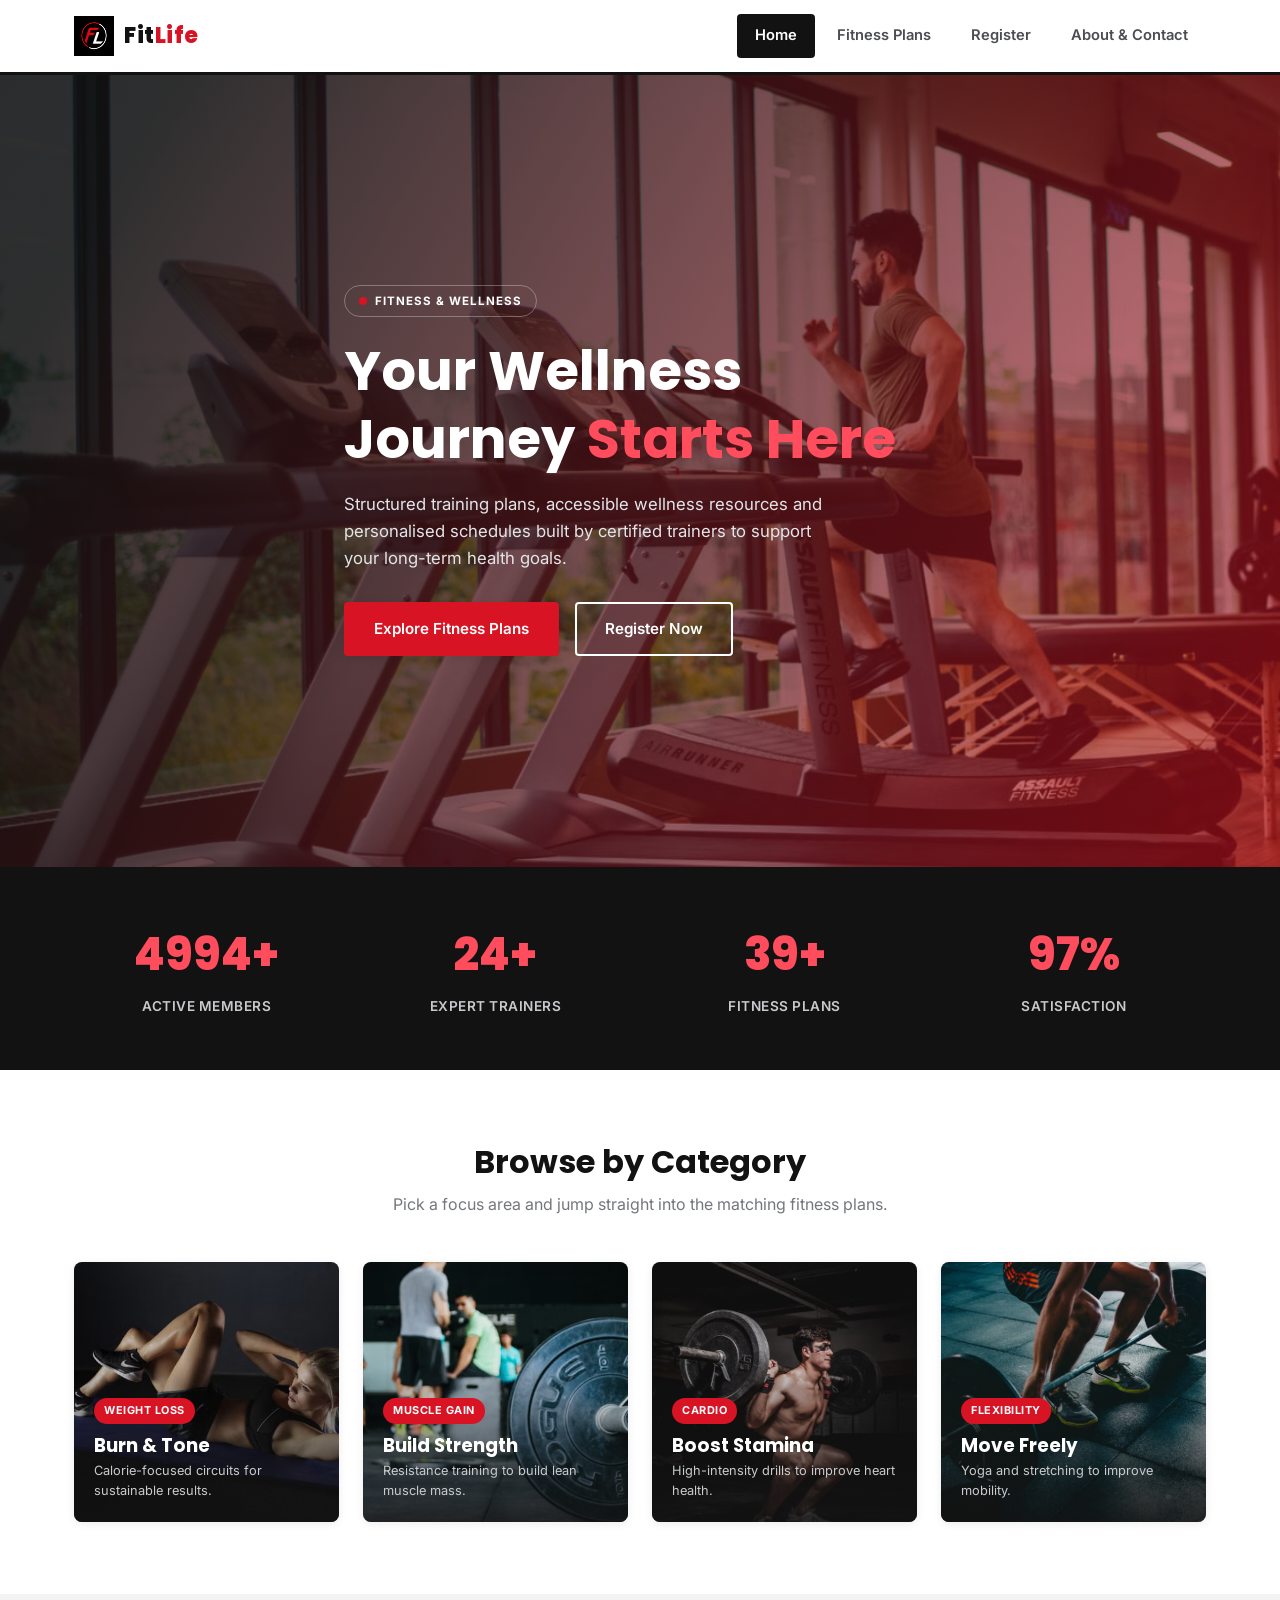
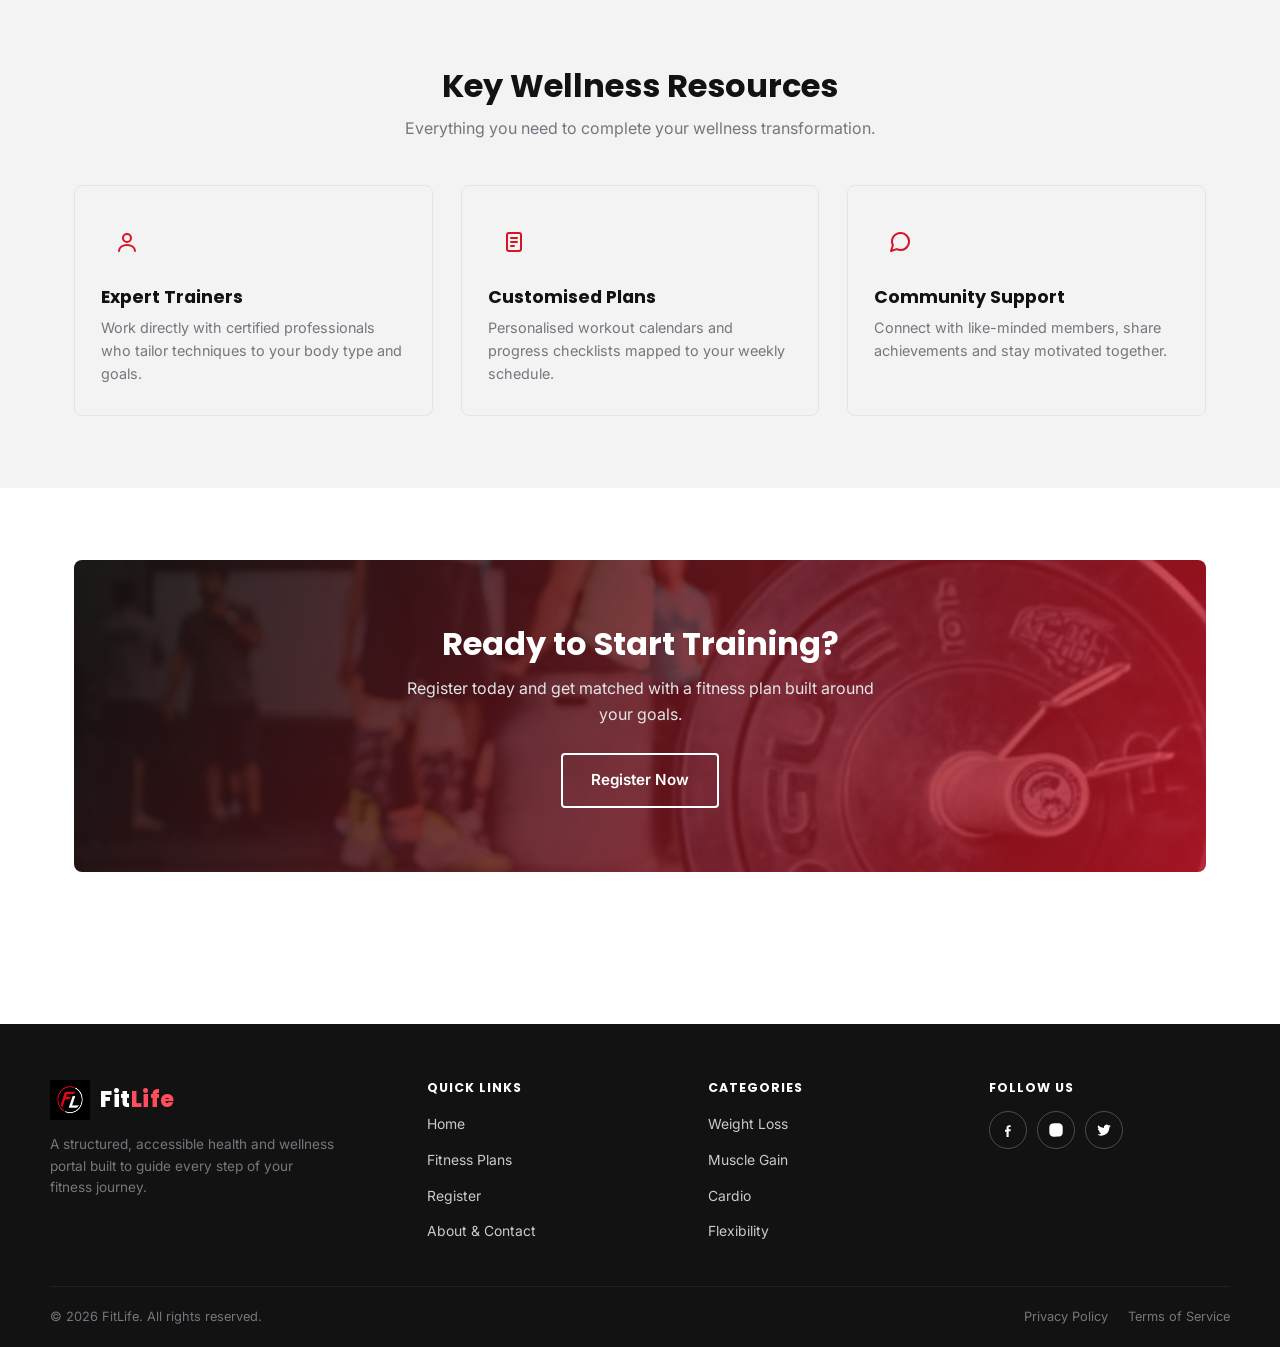
==== index.html @ 2f53031e "First commit - frontend website" ====
<!DOCTYPE html>
<html lang="en">
<head>
  <meta charset="UTF-8">
  <meta name="viewport" content="width=device-width, initial-scale=1.0">
  <title>FitLife | Home</title>
  <meta name="description" content="FitLife - fitness plans, expert trainers and wellness resources to help you reach your goals.">
  <link rel="preconnect" href="https://fonts.googleapis.com">
  <link href="https://fonts.googleapis.com/css2?family=Poppins:wght@600;700;800&family=Inter:wght@400;500;600;700&display=swap" rel="stylesheet">
  <link rel="stylesheet" href="css/style.css">
  <link rel="stylesheet" href="css/home.css">
</head>
<body>
  <a class="skip-link" href="#main">Skip to main content</a>

  <!-- Header -->
  <header class="site-header">
    <div class="container header-inner">
      <a href="index.html" class="logo" aria-label="FitLife home">
        <img src="images/logo.png" alt="FitLife Logo" class="logo-icon">
        <span class="logo-text">Fit<span class="accent">Life</span></span>
      </a>
      <nav class="main-nav" id="mainNav" aria-label="Primary">
        <a href="index.html" class="nav-link">Home</a>
        <a href="plans.html" class="nav-link">Fitness Plans</a>
        <a href="register.html" class="nav-link">Register</a>
        <a href="about.html" class="nav-link">About &amp; Contact</a>
      </nav>
      <button class="nav-toggle" id="navToggle" aria-label="Toggle navigation menu" aria-expanded="false" aria-controls="mainNav">
        <span></span><span></span><span></span>
      </button>
    </div>
  </header>

  <main id="main">
    <!-- Hero -->
    <section class="hero">
      <div class="container hero-content">
        <span class="eyebrow"><span class="dot"></span> Fitness &amp; Wellness</span>
        <h1>Your Wellness Journey <span class="accent">Starts Here</span></h1>
        <p>Structured training plans, accessible wellness resources and personalised schedules built by certified trainers to support your long-term health goals.</p>
        <div class="hero-actions">
          <a href="plans.html" class="btn btn-primary">Explore Fitness Plans</a>
          <a href="register.html" class="btn btn-outline">Register Now</a>
        </div>
      </div>
    </section>

    <!-- Stats / Animated Counters -->
    <section class="stats" aria-label="FitLife statistics">
      <div class="container stats-grid">
        <div class="stat">
          <p class="stat-number"><span data-counter="5000" data-suffix="+">0</span></p>
          <p class="stat-label">Active Members</p>
        </div>
        <div class="stat">
          <p class="stat-number"><span data-counter="25" data-suffix="+">0</span></p>
          <p class="stat-label">Expert Trainers</p>
        </div>
        <div class="stat">
          <p class="stat-number"><span data-counter="40" data-suffix="+">0</span></p>
          <p class="stat-label">Fitness Plans</p>
        </div>
        <div class="stat">
          <p class="stat-number"><span data-counter="98" data-suffix="%">0</span></p>
          <p class="stat-label">Satisfaction</p>
        </div>
      </div>
    </section>

    <!-- Categories -->
    <section class="section">
      <div class="container">
        <div class="section-head">
          <h2>Browse by Category</h2>
          <p>Pick a focus area and jump straight into the matching fitness plans.</p>
        </div>
        <div class="category-grid">
          <a class="category-card" href="plans.html?category=weight-loss">
            <img src="images/weight-loss.jpg" alt="Dumbbells lined up on a gym rack for weight loss training">
            <span class="category-overlay">
              <span class="category-tag">Weight Loss</span>
              <h3>Burn &amp; Tone</h3>
              <p>Calorie-focused circuits for sustainable results.</p>
            </span>
          </a>
          <a class="category-card" href="plans.html?category=muscle-gain">
            <img src="images/muscle-gain.jpg" alt="Person performing a strength training push-up outdoors">
            <span class="category-overlay">
              <span class="category-tag">Muscle Gain</span>
              <h3>Build Strength</h3>
              <p>Resistance training to build lean muscle mass.</p>
            </span>
          </a>
          <a class="category-card" href="plans.html?category=cardio">
            <img src="images/cardio.jpg" alt="Athlete mid-motion during a high intensity cardio session">
            <span class="category-overlay">
              <span class="category-tag">Cardio</span>
              <h3>Boost Stamina</h3>
              <p>High-intensity drills to improve heart health.</p>
            </span>
          </a>
          <a class="category-card" href="plans.html?category=flexibility">
            <img src="images/flexibility.jpg" alt="Woman holding a yoga stretch pose for flexibility training">
            <span class="category-overlay">
              <span class="category-tag">Flexibility</span>
              <h3>Move Freely</h3>
              <p>Yoga and stretching to improve mobility.</p>
            </span>
          </a>
        </div>
      </div>
    </section>

    <!-- Features -->
    <section class="section section-tinted">
      <div class="container">
        <div class="section-head">
          <h2>Key Wellness Resources</h2>
          <p>Everything you need to complete your wellness transformation.</p>
        </div>
        <div class="features-grid">
          <div class="feature-card">
            <span class="feature-icon" aria-hidden="true">
              <svg viewBox="0 0 24 24" fill="none" stroke-width="2" stroke-linecap="round" stroke-linejoin="round"><circle cx="12" cy="8" r="4"/><path d="M4 21c0-4 4-6 8-6s8 2 8 6"/></svg>
            </span>
            <h3>Expert Trainers</h3>
            <p>Work directly with certified professionals who tailor techniques to your body type and goals.</p>
          </div>
          <div class="feature-card">
            <span class="feature-icon" aria-hidden="true">
              <svg viewBox="0 0 24 24" fill="none" stroke-width="2" stroke-linecap="round" stroke-linejoin="round"><rect x="5" y="3" width="14" height="18" rx="2"/><path d="M9 8h6M9 12h6M9 16h3"/></svg>
            </span>
            <h3>Customised Plans</h3>
            <p>Personalised workout calendars and progress checklists mapped to your weekly schedule.</p>
          </div>
          <div class="feature-card">
            <span class="feature-icon" aria-hidden="true">
              <svg viewBox="0 0 24 24" fill="none" stroke-width="2" stroke-linecap="round" stroke-linejoin="round"><path d="M21 11.5a8.4 8.4 0 0 1-.9 3.8 8.5 8.5 0 0 1-7.6 4.7 8.4 8.4 0 0 1-3.8-.9L3 21l1.9-5.7a8.4 8.4 0 0 1-.9-3.8 8.5 8.5 0 0 1 4.7-7.6 8.4 8.4 0 0 1 3.8-.9h.5a8.48 8.48 0 0 1 8 8v.5z"/></svg>
            </span>
            <h3>Community Support</h3>
            <p>Connect with like-minded members, share achievements and stay motivated together.</p>
          </div>
        </div>
      </div>
    </section>

    <!-- CTA Banner -->
    <section class="section">
      <div class="container">
        <div class="cta-banner">
          <h2>Ready to Start Training?</h2>
          <p>Register today and get matched with a fitness plan built around your goals.</p>
          <a href="register.html" class="btn btn-outline">Register Now</a>
        </div>
      </div>
    </section>
  </main>

  <!-- Footer -->
  <footer class="site-footer">
    <div class="container footer-grid">
      <div class="footer-brand">
        <a href="index.html" class="logo" aria-label="FitLife home">
          <img src="images/logo.png" alt="FitLife Logo" class="logo-icon">
          <span class="logo-text">Fit<span class="accent">Life</span></span>
        </a>
        <p class="footer-about">A structured, accessible health and wellness portal built to guide every step of your fitness journey.</p>
      </div>
      <div>
        <h3 class="footer-heading">Quick Links</h3>
        <ul class="footer-links">
          <li><a href="index.html">Home</a></li>
          <li><a href="plans.html">Fitness Plans</a></li>
          <li><a href="register.html">Register</a></li>
          <li><a href="about.html">About &amp; Contact</a></li>
        </ul>
      </div>
      <div>
        <h3 class="footer-heading">Categories</h3>
        <ul class="footer-links">
          <li><a href="plans.html?category=weight-loss">Weight Loss</a></li>
          <li><a href="plans.html?category=muscle-gain">Muscle Gain</a></li>
          <li><a href="plans.html?category=cardio">Cardio</a></li>
          <li><a href="plans.html?category=flexibility">Flexibility</a></li>
        </ul>
      </div>
      <div>
        <h3 class="footer-heading">Follow Us</h3>
        <div class="footer-social">
          <a href="https://web.facebook.com" target="_blank" rel="noopener noreferrer" aria-label="FitLife on Facebook"><svg viewBox="0 0 24 24"><path d="M13 22v-8h2.7l.4-3H13V9c0-.9.2-1.5 1.6-1.5H16V5c-.3 0-1.2-.1-2.3-.1-2.3 0-3.9 1.4-3.9 4v2.6H7.5v3H9.8v8h3.2z"/></svg></a>
          <a href="https://www.instagram.com/?variant=following" target="_blank" rel="noopener noreferrer" aria-label="FitLife on Instagram"><svg viewBox="0 0 24 24"><path d="M12 8.3a3.7 3.7 0 1 0 0 7.4 3.7 3.7 0 0 0 0-7.4zM12 2c-2.7 0-3.1 0-4.1.1-1.1 0-1.8.2-2.4.5-.7.3-1.2.6-1.8 1.2C3.1 4.4 2.8 4.9 2.5 5.6c-.3.6-.4 1.3-.5 2.4C2 9 2 9.4 2 12s0 3.1.1 4.1c.1 1.1.2 1.8.5 2.4.3.7.6 1.2 1.2 1.8.6.6 1.1.9 1.8 1.2.6.3 1.3.4 2.4.5C8.9 22 9.3 22 12 22s3.1 0 4.1-.1c1.1 0 1.8-.2 2.4-.5.7-.3 1.2-.6 1.8-1.2.6-.6.9-1.1 1.2-1.8.3-.6.4-1.3.5-2.4.1-1 .1-1.4.1-4.1s0-3.1-.1-4.1c0-1.1-.2-1.8-.5-2.4-.3-.7-.6-1.2-1.2-1.8C19.6 3.1 19.1 2.8 18.4 2.5c-.6-.3-1.3-.4-2.4-.5C15 2 14.6 2 12 2z"/></svg></a>
          <a href="https://x.com/" target="_blank" rel="noopener noreferrer" aria-label="FitLife on Twitter"><svg viewBox="0 0 24 24"><path d="M22 5.9c-.7.3-1.5.6-2.3.7.8-.5 1.5-1.3 1.8-2.3-.8.5-1.7.8-2.6 1a4.1 4.1 0 0 0-7 3.7A11.6 11.6 0 0 1 3.4 4.7a4 4 0 0 0 1.3 5.5c-.7 0-1.3-.2-1.9-.5v.1c0 2 1.4 3.6 3.3 4a4.2 4.2 0 0 1-1.9.1c.5 1.6 2 2.8 3.8 2.9A8.3 8.3 0 0 1 2 18.6a11.6 11.6 0 0 0 6.3 1.9c7.5 0 11.7-6.3 11.7-11.7v-.5c.8-.6 1.5-1.3 2-2.4z"/></svg></a>
        </div>
      </div>
    </div>
    <div class="container footer-bottom">
      <p>&copy; 2026 FitLife. All rights reserved.</p>
      <div class="footer-legal">
        <a href="#">Privacy Policy</a>
        <a href="#">Terms of Service</a>
      </div>
    </div>
  </footer>

  <script src="js/main.js"></script>
</body>
</html>
---- css/style.css ----
/* 1. Design tokens */
:root {
  --red: #d81324;
  --red-dark: #a10d1b;
  --red-light: #ff4d5e;
  --black: #121212;
  --gray-900: #1f2023;
  --gray-700: #4b4d52;
  --gray-500: #74777d;
  --gray-300: #c8cacd;
  --gray-200: #e4e5e7;
  --gray-100: #f3f3f4;
  --white: #ffffff;

  --font-heading: 'Poppins', 'Segoe UI', Arial, sans-serif;
  --font-body: 'Inter', 'Segoe UI', Arial, sans-serif;

  --radius: 8px;
  --radius-sm: 4px;
  --shadow: 0 10px 30px rgba(18, 18, 18, 0.1);
  --shadow-sm: 0 2px 8px rgba(18, 18, 18, 0.08);
  --max-width: 1180px;
  --transition: 0.25s ease;
}

/* 2. Reset */
*, *::before, *::after { box-sizing: border-box; margin: 0; padding: 0; }

html { scroll-behavior: smooth; }

body {
  font-family: var(--font-body);
  color: var(--gray-900);
  background: var(--white);
  line-height: 1.6;
  -webkit-font-smoothing: antialiased;
}

img { max-width: 100%; display: block; }

a { color: inherit; text-decoration: none; }

ul { list-style: none; }

button { font-family: inherit; cursor: pointer; border: none; background: none; }

h1, h2, h3, h4 {
  font-family: var(--font-heading);
  color: var(--black);
  line-height: 1.25;
  font-weight: 700;
}

.container {
  width: 100%;
  max-width: var(--max-width);
  margin: 0 auto;
  padding: 0 24px;
}

/* Skip link for keyboard / screen-reader users */
.skip-link {
  position: absolute;
  left: -999px;
  top: 0;
  background: var(--red);
  color: var(--white);
  padding: 10px 18px;
  z-index: 999;
  border-radius: 0 0 var(--radius-sm) 0;
}
.skip-link:focus {
  left: 0;
}

/* Focus visibility for accessibility */
a:focus-visible,
button:focus-visible,
input:focus-visible,
select:focus-visible,
textarea:focus-visible {
  outline: 3px solid var(--red);
  outline-offset: 2px;
}

/* 3. Buttons */
.btn {
  display: inline-flex;
  align-items: center;
  justify-content: center;
  gap: 8px;
  padding: 13px 28px;
  border-radius: var(--radius-sm);
  font-weight: 600;
  font-size: 0.95rem;
  transition: transform var(--transition), background var(--transition), box-shadow var(--transition);
  border: 2px solid transparent;
}
.btn:hover { transform: translateY(-2px); }

.btn-primary {
  background: var(--red);
  color: var(--white);
  box-shadow: var(--shadow-sm);
}
.btn-primary:hover { background: var(--red-dark); }

.btn-outline {
  background: transparent;
  border-color: var(--black);
  color: var(--black);
}
.btn-outline:hover { background: var(--black); color: var(--white); }

.btn-dark {
  background: var(--black);
  color: var(--white);
}
.btn-dark:hover { background: var(--red); }

.btn-block { width: 100%; }

/* 4. Header & Navigation */
.site-header {
  position: sticky;
  top: 0;
  z-index: 100;
  background: var(--white);
  border-bottom: 3px solid var(--black);
}

.header-inner {
  display: flex;
  align-items: center;
  justify-content: space-between;
  padding-top: 14px;
  padding-bottom: 14px;
}

.logo {
  display: flex;
  align-items: center;
  gap: 10px;
}

.logo-icon {
  width: 40px;
  height: 40px;
  object-fit: contain;
}

.logo-text {
  font-family: var(--font-heading);
  font-weight: 800;
  font-size: 1.4rem;
  letter-spacing: 0.5px;
  color: var(--black);
}
.logo-text .accent { color: var(--red); }

.main-nav {
  display: flex;
  align-items: center;
  gap: 4px;
}

.nav-link {
  padding: 10px 18px;
  border-radius: var(--radius-sm);
  font-weight: 600;
  font-size: 0.92rem;
  color: var(--gray-700);
  transition: background var(--transition), color var(--transition);
}
.nav-link:hover { background: var(--gray-100); color: var(--black); }
.nav-link.active {
  background: var(--black);
  color: var(--white);
}

.nav-toggle {
  display: none;
  flex-direction: column;
  gap: 5px;
  padding: 8px;
}
.nav-toggle span {
  width: 26px;
  height: 3px;
  background: var(--black);
  border-radius: 2px;
  transition: transform var(--transition), opacity var(--transition);
}
.nav-toggle[aria-expanded="true"] span:nth-child(1) { transform: translateY(8px) rotate(45deg); }
.nav-toggle[aria-expanded="true"] span:nth-child(2) { opacity: 0; }
.nav-toggle[aria-expanded="true"] span:nth-child(3) { transform: translateY(-8px) rotate(-45deg); }

/* 5. Footer */
.site-footer {
  background: var(--black);
  color: var(--gray-300);
  margin-top: 80px;
}

.footer-grid {
  display: grid;
  grid-template-columns: 1.4fr 1fr 1fr 1fr;
  gap: 40px;
  padding: 56px 0 32px;
}

.footer-brand .logo-text { color: var(--white); }
.footer-brand .logo-text .accent { color: var(--red-light); }
.footer-about {
  margin-top: 14px;
  font-size: 0.85rem;
  color: var(--gray-500);
  max-width: 32ch;
}

.footer-heading {
  font-family: var(--font-heading);
  font-size: 0.78rem;
  font-weight: 700;
  letter-spacing: 1px;
  text-transform: uppercase;
  color: var(--white);
  margin-bottom: 16px;
}

.footer-links li { margin-bottom: 10px; }
.footer-links a {
  font-size: 0.87rem;
  color: var(--gray-300);
  transition: color var(--transition);
}
.footer-links a:hover { color: var(--red-light); }

.footer-social { display: flex; gap: 10px; }
.footer-social a {
  width: 38px;
  height: 38px;
  border: 1px solid var(--gray-700);
  border-radius: 50%;
  display: flex;
  align-items: center;
  justify-content: center;
  transition: background var(--transition), border-color var(--transition);
}
.footer-social a:hover { background: var(--red); border-color: var(--red); }
.footer-social svg { width: 16px; height: 16px; fill: var(--white); }

.footer-bottom {
  border-top: 1px solid var(--gray-900);
  padding: 20px 0;
  display: flex;
  align-items: center;
  justify-content: space-between;
  flex-wrap: wrap;
  gap: 12px;
  font-size: 0.8rem;
  color: var(--gray-500);
}
.footer-bottom a { color: var(--gray-500); }
.footer-bottom a:hover { color: var(--red-light); }
.footer-legal { display: flex; gap: 20px; }

/* 6. Shared section utilities */
.section { padding: 72px 0; }
.section-tight { padding: 48px 0; }

.section-head {
  max-width: 640px;
  margin: 0 auto 44px;
  text-align: center;
}
.section-head h2 { font-size: 2rem; margin-bottom: 10px; }
.section-head p { color: var(--gray-500); }

.eyebrow {
  display: inline-flex;
  align-items: center;
  gap: 8px;
  padding: 6px 14px;
  border: 1px solid var(--gray-200);
  border-radius: 999px;
  font-size: 0.72rem;
  font-weight: 700;
  letter-spacing: 1px;
  text-transform: uppercase;
  color: var(--gray-700);
}
.eyebrow .dot {
  width: 8px;
  height: 8px;
  border-radius: 50%;
  background: var(--red);
}

/* Basic accessible data table styling (reused where a table appears) */
.data-table { width: 100%; border-collapse: collapse; font-size: 0.9rem; }
.data-table caption {
  text-align: left;
  font-weight: 700;
  font-family: var(--font-heading);
  color: var(--black);
  margin-bottom: 12px;
  font-size: 1.1rem;
}
.data-table th, .data-table td {
  padding: 12px 14px;
  border: 1px solid var(--gray-200);
  text-align: left;
}
.data-table thead th {
  background: var(--black);
  color: var(--white);
}
.data-table tbody tr:nth-child(even) { background: var(--gray-100); }

/* Visually-hidden helper (for screen-reader-only text) */
.sr-only {
  position: absolute;
  width: 1px; height: 1px;
  padding: 0; margin: -1px;
  overflow: hidden;
  clip: rect(0,0,0,0);
  white-space: nowrap;
  border: 0;
}

/* Toast / success message used by JS form validation */
.form-message {
  padding: 12px 16px;
  border-radius: var(--radius-sm);
  font-size: 0.88rem;
  font-weight: 600;
  margin-top: 6px;
  display: none;
}
.form-message.success {
  display: block;
  background: #e9f9ee;
  color: #146c2e;
  border: 1px solid #b7ecc4;
}
.form-message.error {
  display: block;
  background: #fdeceb;
  color: var(--red-dark);
  border: 1px solid #f6b7bb;
}

.field-error {
  color: var(--red-dark);
  font-size: 0.78rem;
  font-weight: 600;
  margin-top: 4px;
  display: none;
}
.field-error.show { display: block; }

.has-error input, .has-error select, .has-error textarea {
  border-color: var(--red) !important;
}

/* Utility alignment classes (used sparingly to avoid inline styles) */
.text-left { text-align: left; }
.text-left p { margin-left: 0; }

/* 7. Responsive  */
@media (max-width: 900px) {
  .footer-grid { grid-template-columns: 1fr 1fr; }
}

@media (max-width: 800px) {
  .main-nav {
    position: absolute;
    top: 100%;
    left: 0;
    right: 0;
    background: var(--white);
    border-bottom: 3px solid var(--black);
    flex-direction: column;
    align-items: stretch;
    padding: 10px 24px 18px;
    display: none;
  }
  .main-nav.open { display: flex; }
  .nav-link { text-align: center; }
  .nav-toggle { display: flex; }
}

@media (max-width: 640px) {
  .footer-grid { grid-template-columns: 1fr; }
  .section-head h2 { font-size: 1.6rem; }
}
---- css/home.css ----
/*  Hero */
.hero {
  position: relative;
  min-height: 88vh;
  display: flex;
  align-items: center;
  background: linear-gradient(120deg, rgba(18,18,18,0.88) 10%, rgba(216,19,36,0.55) 100%), url('../images/hero-gym.jpg') center/cover no-repeat;
  color: var(--white);
}

.hero-content { max-width: 640px; }

.hero .eyebrow {
  border-color: rgba(255,255,255,0.3);
  color: var(--white);
}

.hero h1 {
  color: var(--white);
  font-size: clamp(2.2rem, 5vw, 3.4rem);
  margin: 20px 0 18px;
}
.hero h1 .accent { color: var(--red-light); }

.hero p {
  color: var(--gray-200);
  font-size: 1.05rem;
  max-width: 46ch;
  margin-bottom: 30px;
}

.hero-actions { display: flex; flex-wrap: wrap; gap: 16px; }
.hero .btn-outline { border-color: var(--white); color: var(--white); }
.hero .btn-outline:hover { background: var(--white); color: var(--black); }

/* Stats / counters */
.stats {
  background: var(--black);
  padding: 52px 0;
}
.stats-grid {
  display: grid;
  grid-template-columns: repeat(4, 1fr);
  text-align: center;
  gap: 24px;
}
.stat-number {
  font-family: var(--font-heading);
  font-size: clamp(2rem, 4vw, 2.8rem);
  font-weight: 800;
  color: var(--red-light);
}
.stat-label {
  margin-top: 6px;
  color: var(--gray-300);
  font-size: 0.85rem;
  letter-spacing: 0.5px;
  text-transform: uppercase;
  font-weight: 600;
}

/* Category cards */
.category-grid {
  display: grid;
  grid-template-columns: repeat(4, 1fr);
  gap: 24px;
}
.category-card {
  position: relative;
  border-radius: var(--radius);
  overflow: hidden;
  height: 260px;
  box-shadow: var(--shadow-sm);
  transition: transform var(--transition), box-shadow var(--transition);
}
.category-card:hover { transform: translateY(-6px); box-shadow: var(--shadow); }
.category-card img {
  width: 100%; height: 100%;
  object-fit: cover;
  transition: transform 0.4s ease;
}
.category-card:hover img { transform: scale(1.08); }
.category-overlay {
  position: absolute;
  inset: 0;
  background: linear-gradient(0deg, rgba(18,18,18,0.85) 0%, rgba(18,18,18,0.1) 60%);
  display: flex;
  flex-direction: column;
  justify-content: flex-end;
  padding: 20px;
}
.category-tag {
  align-self: flex-start;
  background: var(--red);
  color: var(--white);
  font-size: 0.68rem;
  font-weight: 700;
  letter-spacing: 0.5px;
  text-transform: uppercase;
  padding: 4px 10px;
  border-radius: 999px;
  margin-bottom: 10px;
}
.category-overlay h3 { color: var(--white); font-size: 1.15rem; }
.category-overlay p { color: var(--gray-300); font-size: 0.8rem; margin-top: 4px; }

/* Section background tint */
.section-tinted { background: var(--gray-100); }

/* Features */
.features-grid {
  display: grid;
  grid-template-columns: repeat(3, 1fr);
  gap: 28px;
}
.feature-card {
  border: 1px solid var(--gray-200);
  border-radius: var(--radius);
  padding: 30px 26px;
  transition: border-color var(--transition), box-shadow var(--transition);
}
.feature-card:hover { border-color: var(--red); box-shadow: var(--shadow-sm); }
.feature-icon {
  width: 52px; height: 52px;
  border-radius: var(--radius-sm);
  background: var(--gray-100);
  display: flex; align-items: center; justify-content: center;
  margin-bottom: 18px;
}
.feature-icon svg { width: 24px; height: 24px; stroke: var(--red); }
.feature-card h3 { font-size: 1.1rem; margin-bottom: 8px; }
.feature-card p { color: var(--gray-500); font-size: 0.9rem; }

/* CTA banner */
.cta-banner {
  position: relative;
  border-radius: var(--radius);
  overflow: hidden;
  background: linear-gradient(115deg, rgba(18,18,18,0.9), rgba(216,19,36,0.75)), url('../images/muscle-gain.jpg') center/cover no-repeat;
  padding: 64px 40px;
  text-align: center;
  color: var(--white);
}
.cta-banner h2 { color: var(--white); font-size: 2rem; margin-bottom: 12px; }
.cta-banner p { color: var(--gray-200); max-width: 50ch; margin: 0 auto 26px; }
.cta-banner .btn-outline { border-color: var(--white); color: var(--white); }
.cta-banner .btn-outline:hover { background: var(--white); color: var(--black); }

/* Responsive */
@media (max-width: 950px) {
  .stats-grid { grid-template-columns: repeat(2, 1fr); row-gap: 30px; }
  .category-grid { grid-template-columns: repeat(2, 1fr); }
  .features-grid { grid-template-columns: 1fr; }
}
@media (max-width: 560px) {
  .category-grid { grid-template-columns: 1fr; }
  .cta-banner { padding: 44px 22px; }
}
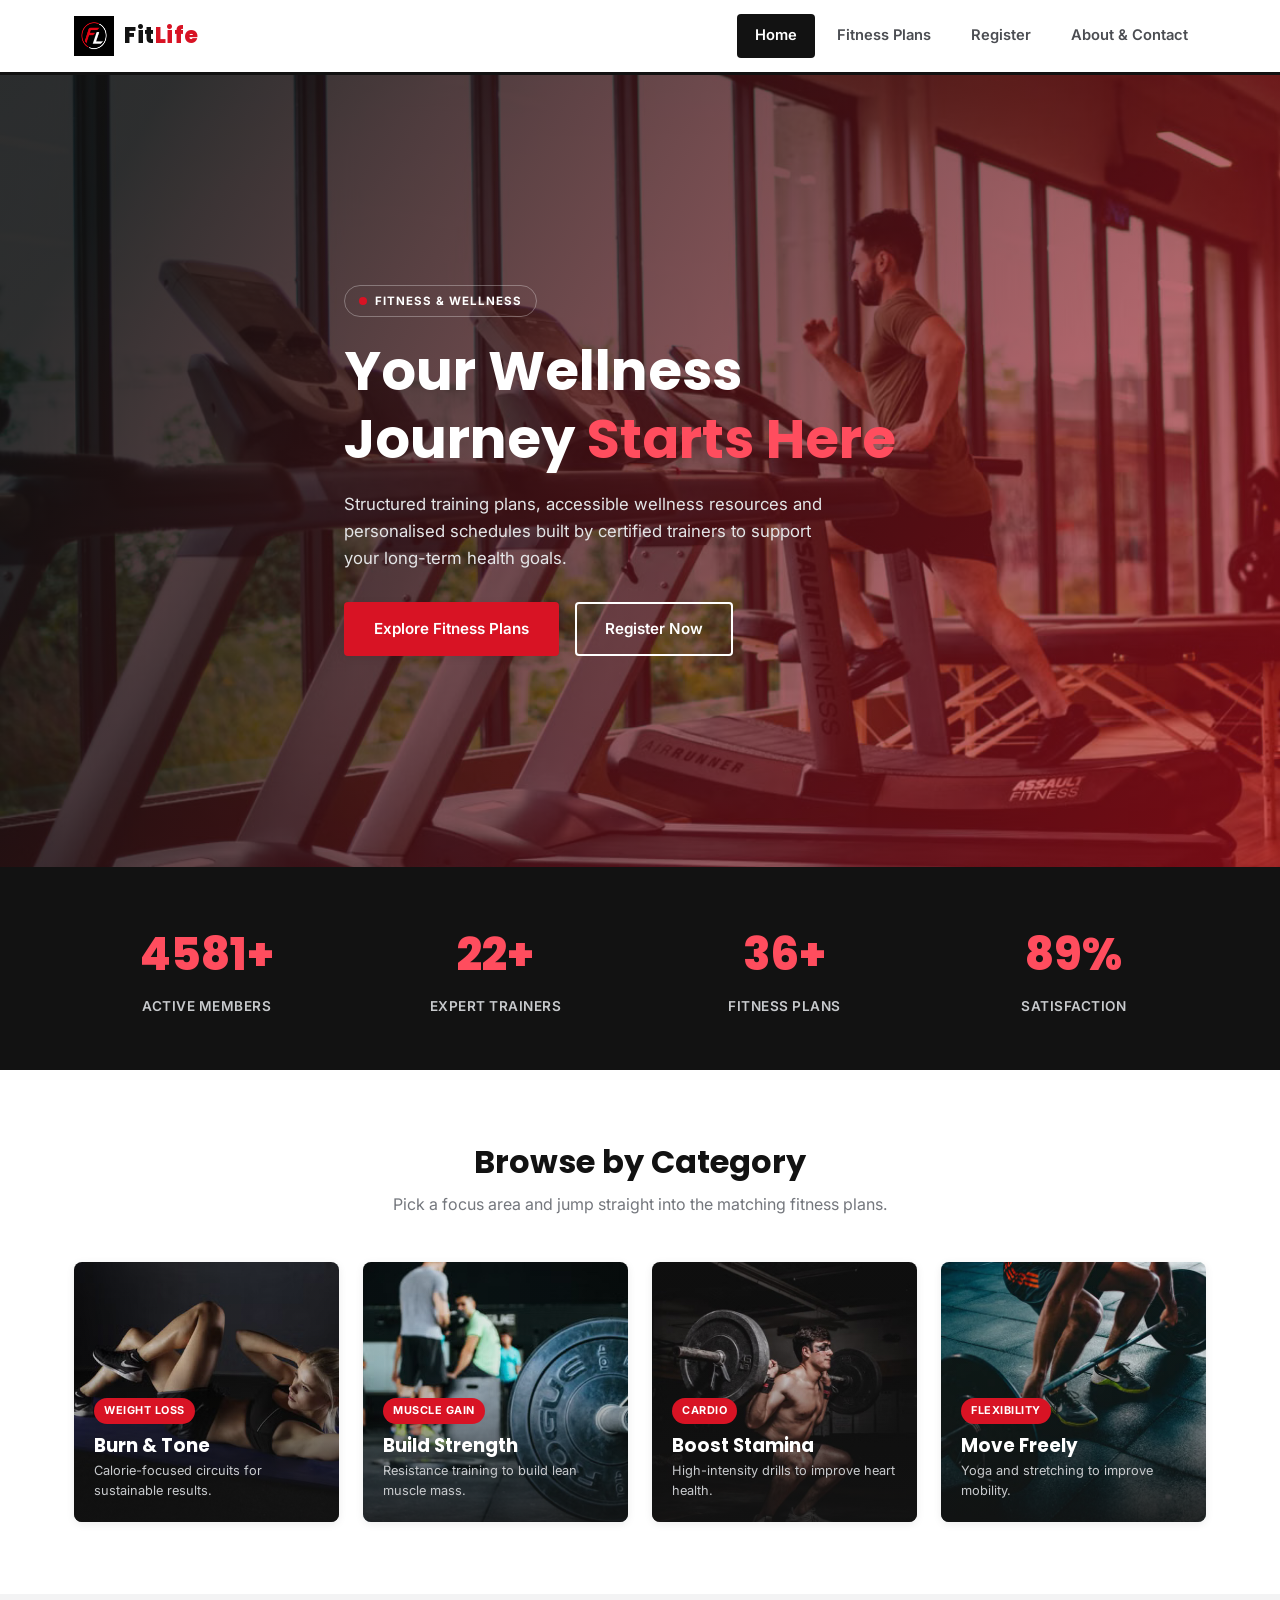
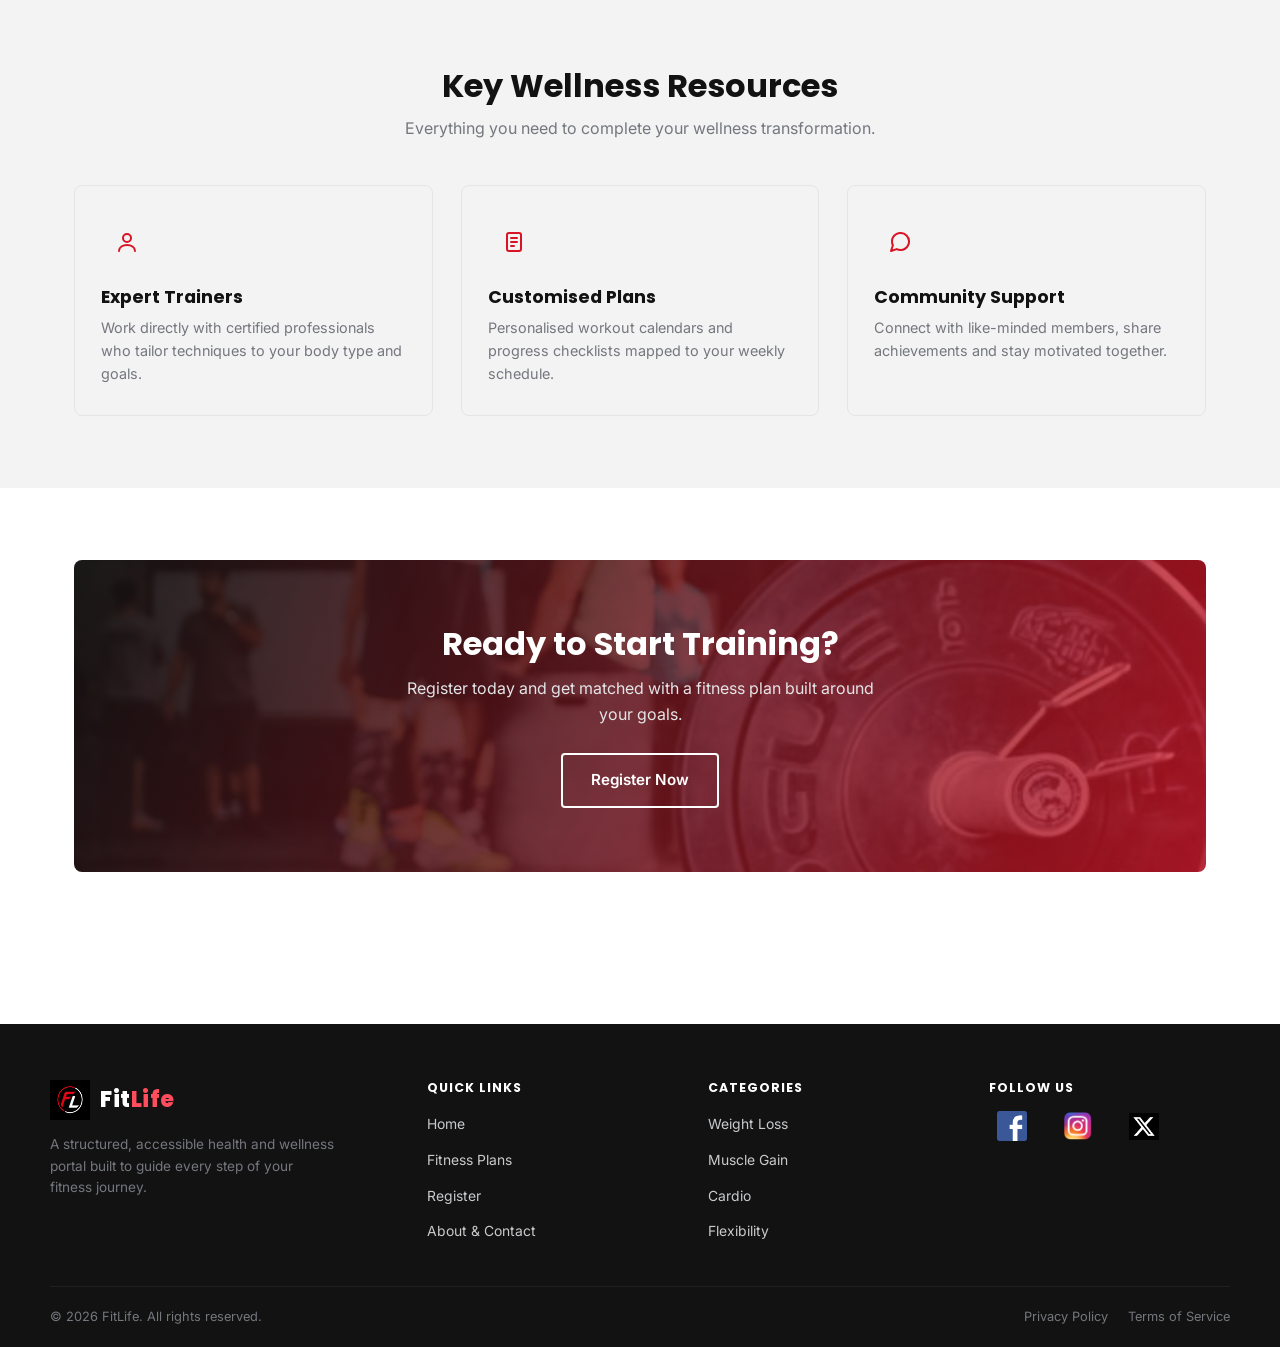
==== commit 0a52fc1e: "Updated footer social icons and fixed plan selection bug from home page" ====
--- a/index.html
+++ b/index.html
@@ -188,9 +188,9 @@
       <div>
         <h3 class="footer-heading">Follow Us</h3>
         <div class="footer-social">
-          <a href="https://web.facebook.com" target="_blank" rel="noopener noreferrer" aria-label="FitLife on Facebook"><svg viewBox="0 0 24 24"><path d="M13 22v-8h2.7l.4-3H13V9c0-.9.2-1.5 1.6-1.5H16V5c-.3 0-1.2-.1-2.3-.1-2.3 0-3.9 1.4-3.9 4v2.6H7.5v3H9.8v8h3.2z"/></svg></a>
-          <a href="https://www.instagram.com/?variant=following" target="_blank" rel="noopener noreferrer" aria-label="FitLife on Instagram"><svg viewBox="0 0 24 24"><path d="M12 8.3a3.7 3.7 0 1 0 0 7.4 3.7 3.7 0 0 0 0-7.4zM12 2c-2.7 0-3.1 0-4.1.1-1.1 0-1.8.2-2.4.5-.7.3-1.2.6-1.8 1.2C3.1 4.4 2.8 4.9 2.5 5.6c-.3.6-.4 1.3-.5 2.4C2 9 2 9.4 2 12s0 3.1.1 4.1c.1 1.1.2 1.8.5 2.4.3.7.6 1.2 1.2 1.8.6.6 1.1.9 1.8 1.2.6.3 1.3.4 2.4.5C8.9 22 9.3 22 12 22s3.1 0 4.1-.1c1.1 0 1.8-.2 2.4-.5.7-.3 1.2-.6 1.8-1.2.6-.6.9-1.1 1.2-1.8.3-.6.4-1.3.5-2.4.1-1 .1-1.4.1-4.1s0-3.1-.1-4.1c0-1.1-.2-1.8-.5-2.4-.3-.7-.6-1.2-1.2-1.8C19.6 3.1 19.1 2.8 18.4 2.5c-.6-.3-1.3-.4-2.4-.5C15 2 14.6 2 12 2z"/></svg></a>
-          <a href="https://x.com/" target="_blank" rel="noopener noreferrer" aria-label="FitLife on Twitter"><svg viewBox="0 0 24 24"><path d="M22 5.9c-.7.3-1.5.6-2.3.7.8-.5 1.5-1.3 1.8-2.3-.8.5-1.7.8-2.6 1a4.1 4.1 0 0 0-7 3.7A11.6 11.6 0 0 1 3.4 4.7a4 4 0 0 0 1.3 5.5c-.7 0-1.3-.2-1.9-.5v.1c0 2 1.4 3.6 3.3 4a4.2 4.2 0 0 1-1.9.1c.5 1.6 2 2.8 3.8 2.9A8.3 8.3 0 0 1 2 18.6a11.6 11.6 0 0 0 6.3 1.9c7.5 0 11.7-6.3 11.7-11.7v-.5c.8-.6 1.5-1.3 2-2.4z"/></svg></a>
+          <a href="https://web.facebook.com" target="_blank" rel="noopener noreferrer" aria-label="FitLife on Facebook"><img src="images/facebook.png" alt="Facebook"></a>
+          <a href="https://www.instagram.com/?variant=following" target="_blank" rel="noopener noreferrer" aria-label="FitLife on Instagram"><img src="images/instagram.png" alt="Instagram"></a>
+          <a href="https://x.com/" target="_blank" rel="noopener noreferrer" aria-label="FitLife on Twitter"><img src="images/twitter.png" alt="Twitter"></a>
         </div>
       </div>
     </div>
--- a/css/style.css
+++ b/css/style.css
@@ -236,19 +236,22 @@
 }
 .footer-links a:hover { color: var(--red-light); }
 
-.footer-social { display: flex; gap: 10px; }
+.footer-social { display: flex; gap: 20px; }
+
+.footer-social a img {
+    width: 30px;
+    height: 30px;
+    object-fit: contain;
+}
+
 .footer-social a {
-  width: 38px;
-  height: 38px;
-  border: 1px solid var(--gray-700);
-  border-radius: 50%;
-  display: flex;
-  align-items: center;
-  justify-content: center;
-  transition: background var(--transition), border-color var(--transition);
-}
-.footer-social a:hover { background: var(--red); border-color: var(--red); }
-.footer-social svg { width: 16px; height: 16px; fill: var(--white); }
+    display: inline-flex;
+    margin: 0 8px;
+}
+
+.footer-social a:hover img {
+    transform: scale(1.1);
+}
 
 .footer-bottom {
   border-top: 1px solid var(--gray-900);
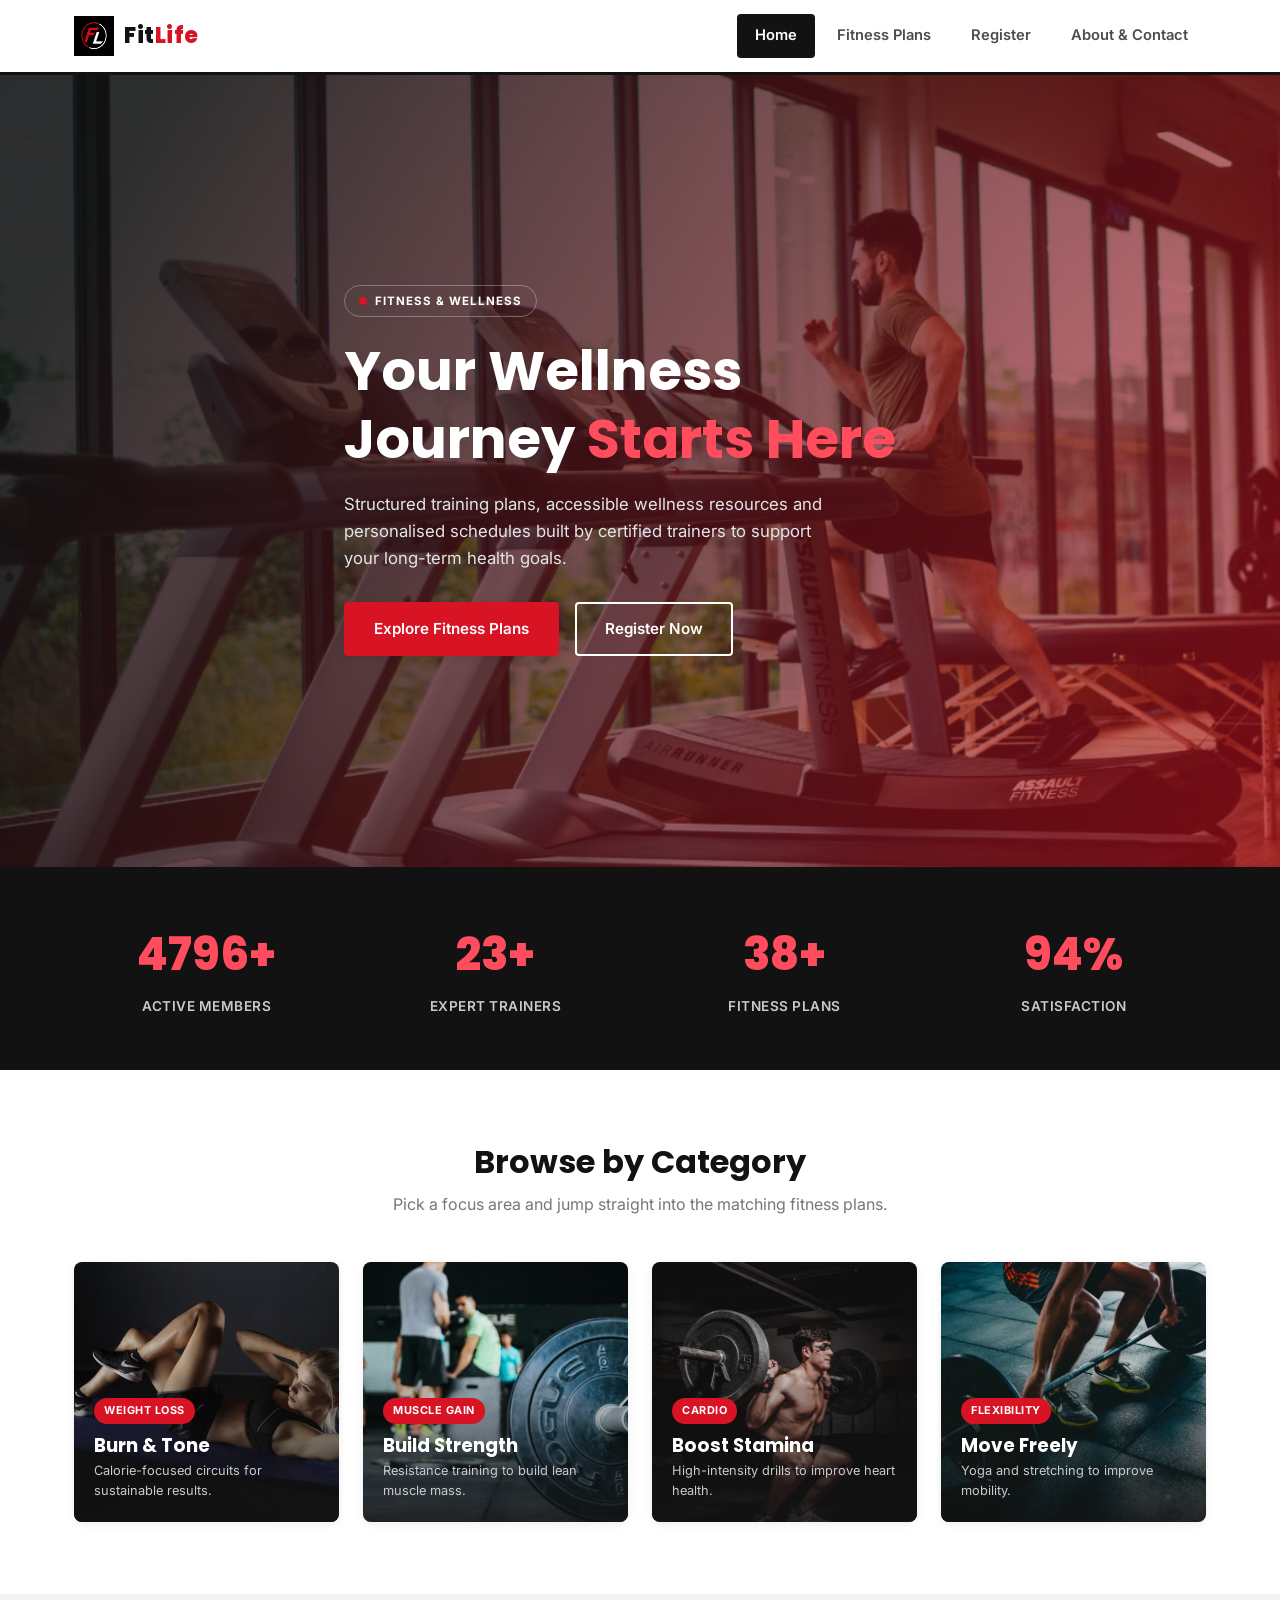
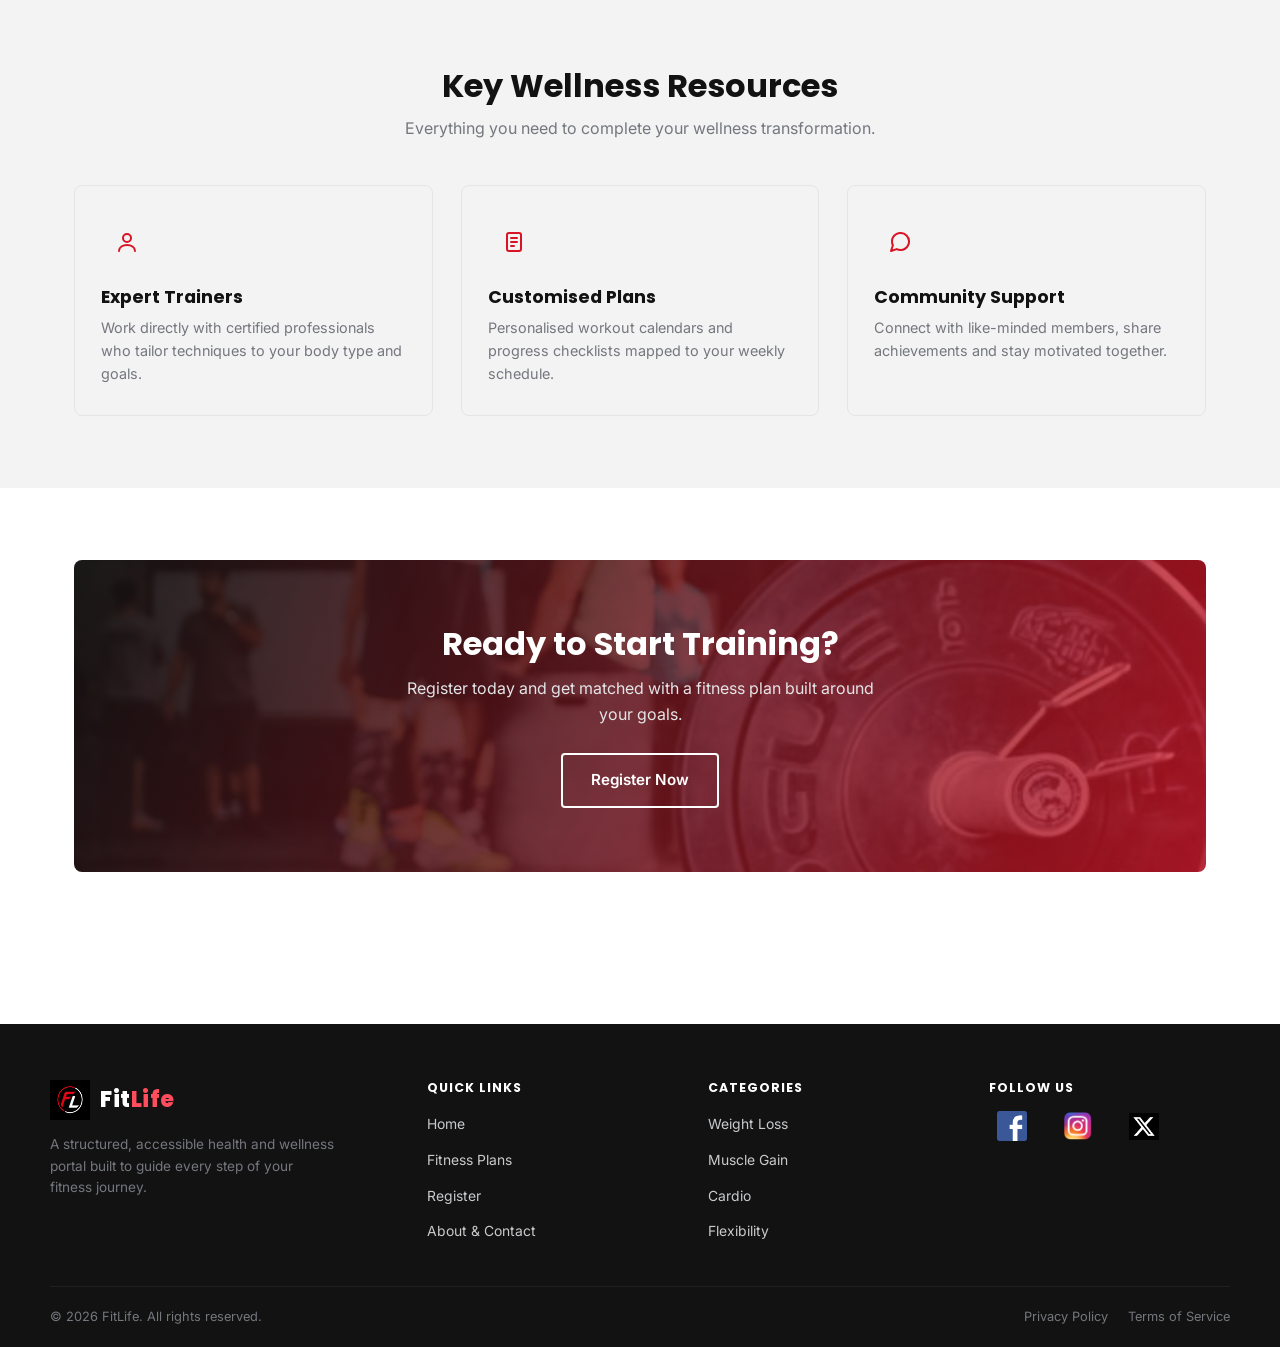
==== commit 7ab9f125: "added favicon" ====
--- a/index.html
+++ b/index.html
@@ -3,6 +3,7 @@
 <head>
   <meta charset="UTF-8">
   <meta name="viewport" content="width=device-width, initial-scale=1.0">
+  <link rel="icon" type="image/png" href="images/logo.png">
   <title>FitLife | Home</title>
   <meta name="description" content="FitLife - fitness plans, expert trainers and wellness resources to help you reach your goals.">
   <link rel="preconnect" href="https://fonts.googleapis.com">
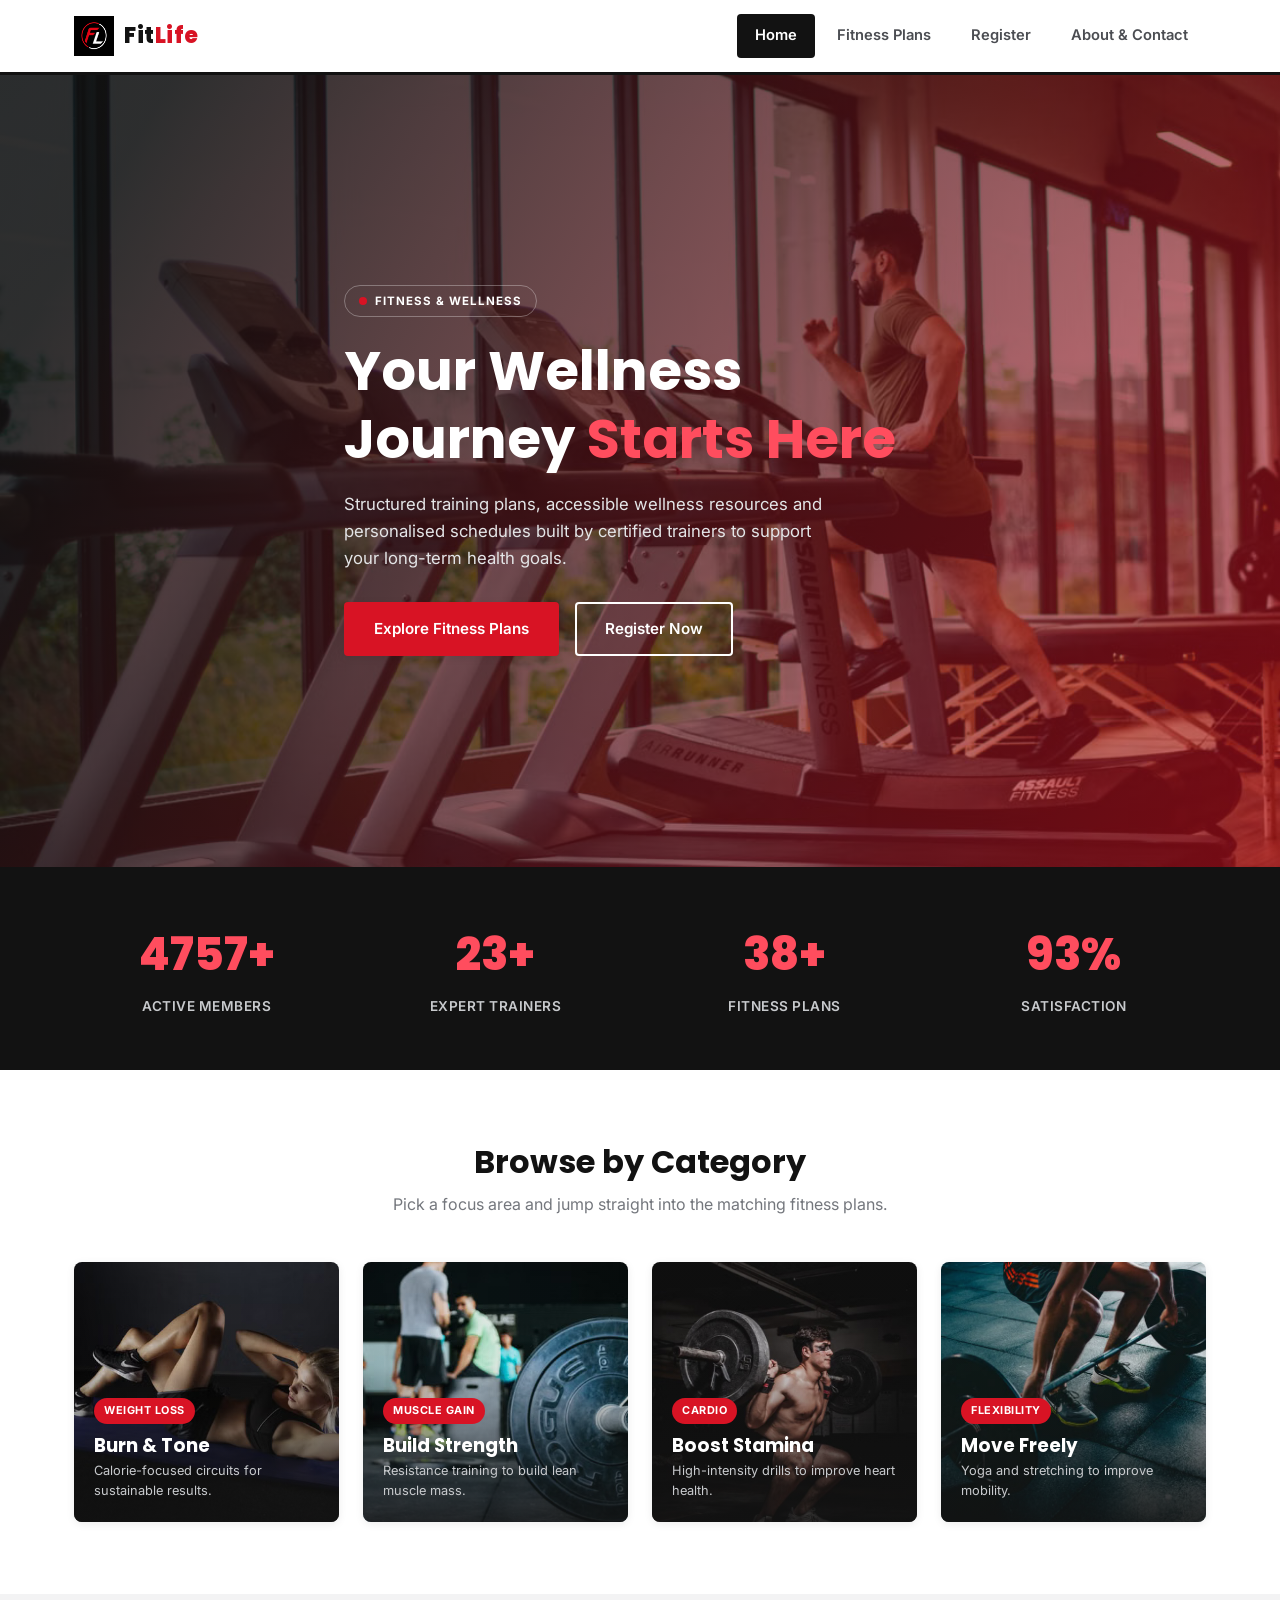
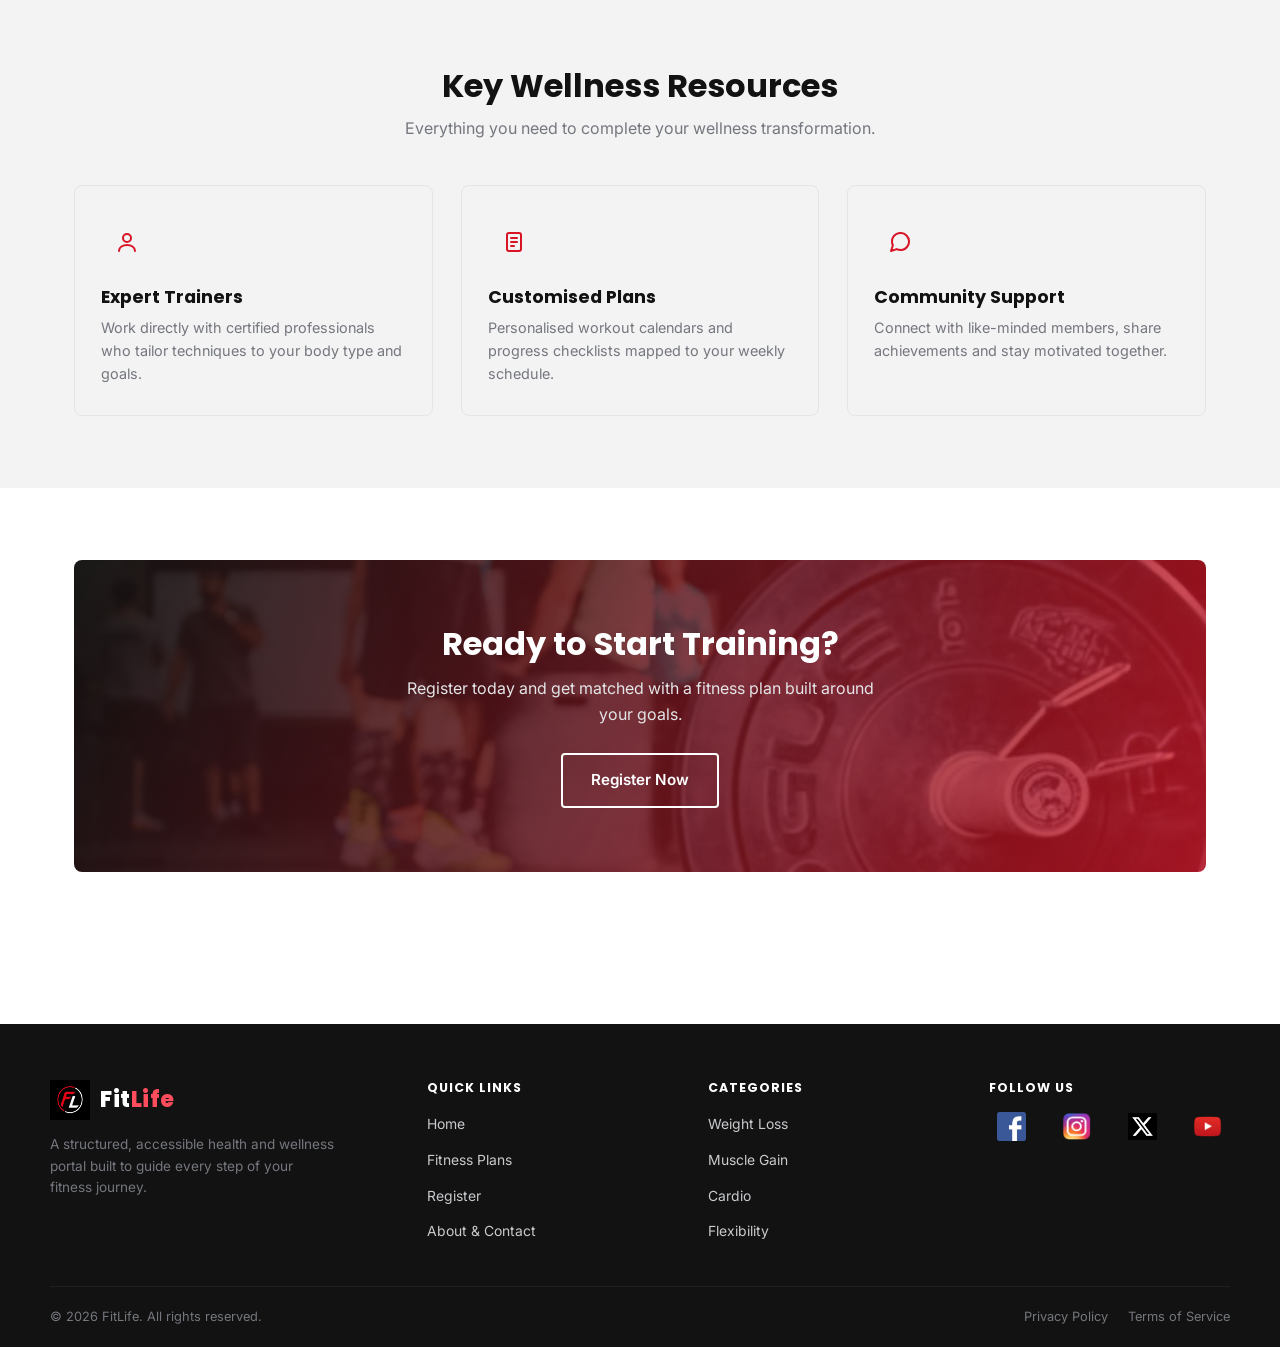
==== commit 8beab25d: "add youtube to footer" ====
--- a/index.html
+++ b/index.html
@@ -192,6 +192,7 @@
           <a href="https://web.facebook.com" target="_blank" rel="noopener noreferrer" aria-label="FitLife on Facebook"><img src="images/facebook.png" alt="Facebook"></a>
           <a href="https://www.instagram.com/?variant=following" target="_blank" rel="noopener noreferrer" aria-label="FitLife on Instagram"><img src="images/instagram.png" alt="Instagram"></a>
           <a href="https://x.com/" target="_blank" rel="noopener noreferrer" aria-label="FitLife on Twitter"><img src="images/twitter.png" alt="Twitter"></a>
+          <a href="https://www.youtube.com/" target="_blank" rel="noopener noreferrer" aria-label="FitLife on YouTube"><img src="images/youtube.png" alt="YouTube"></a>
         </div>
       </div>
     </div>
